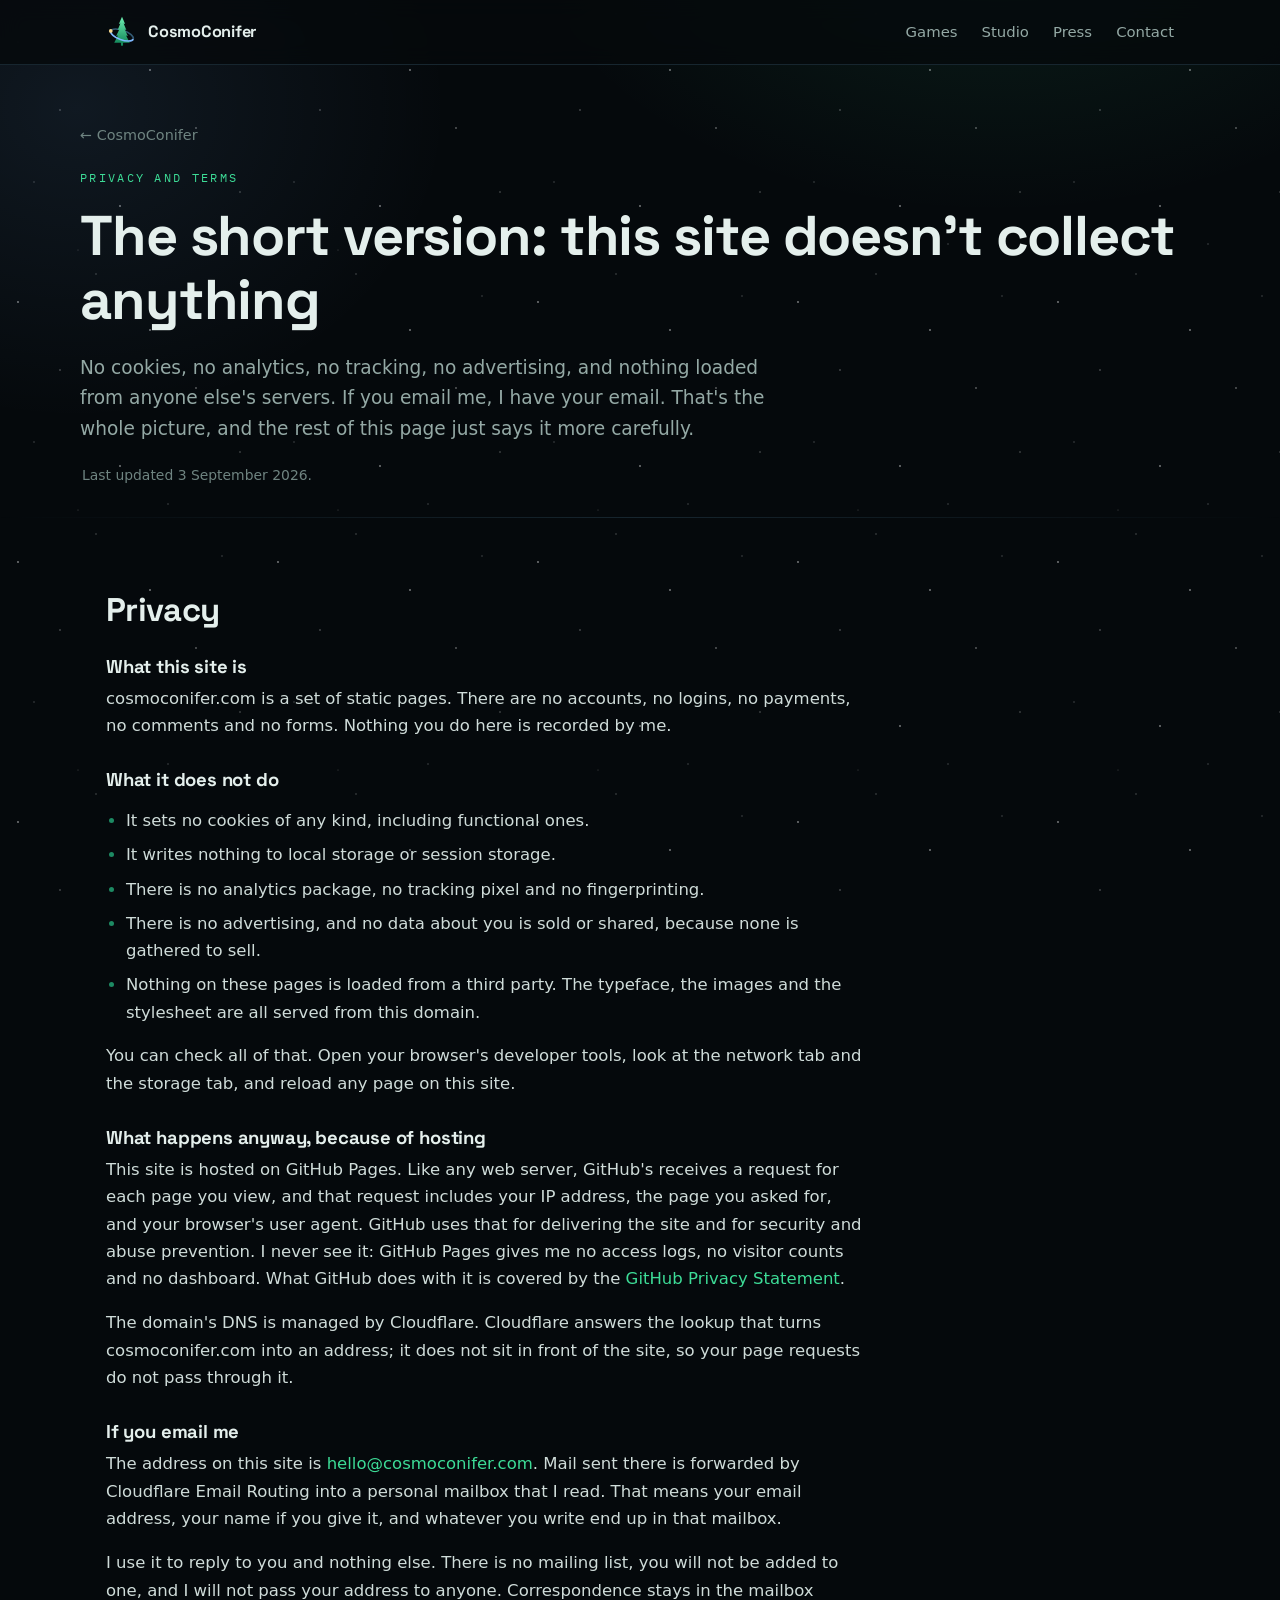
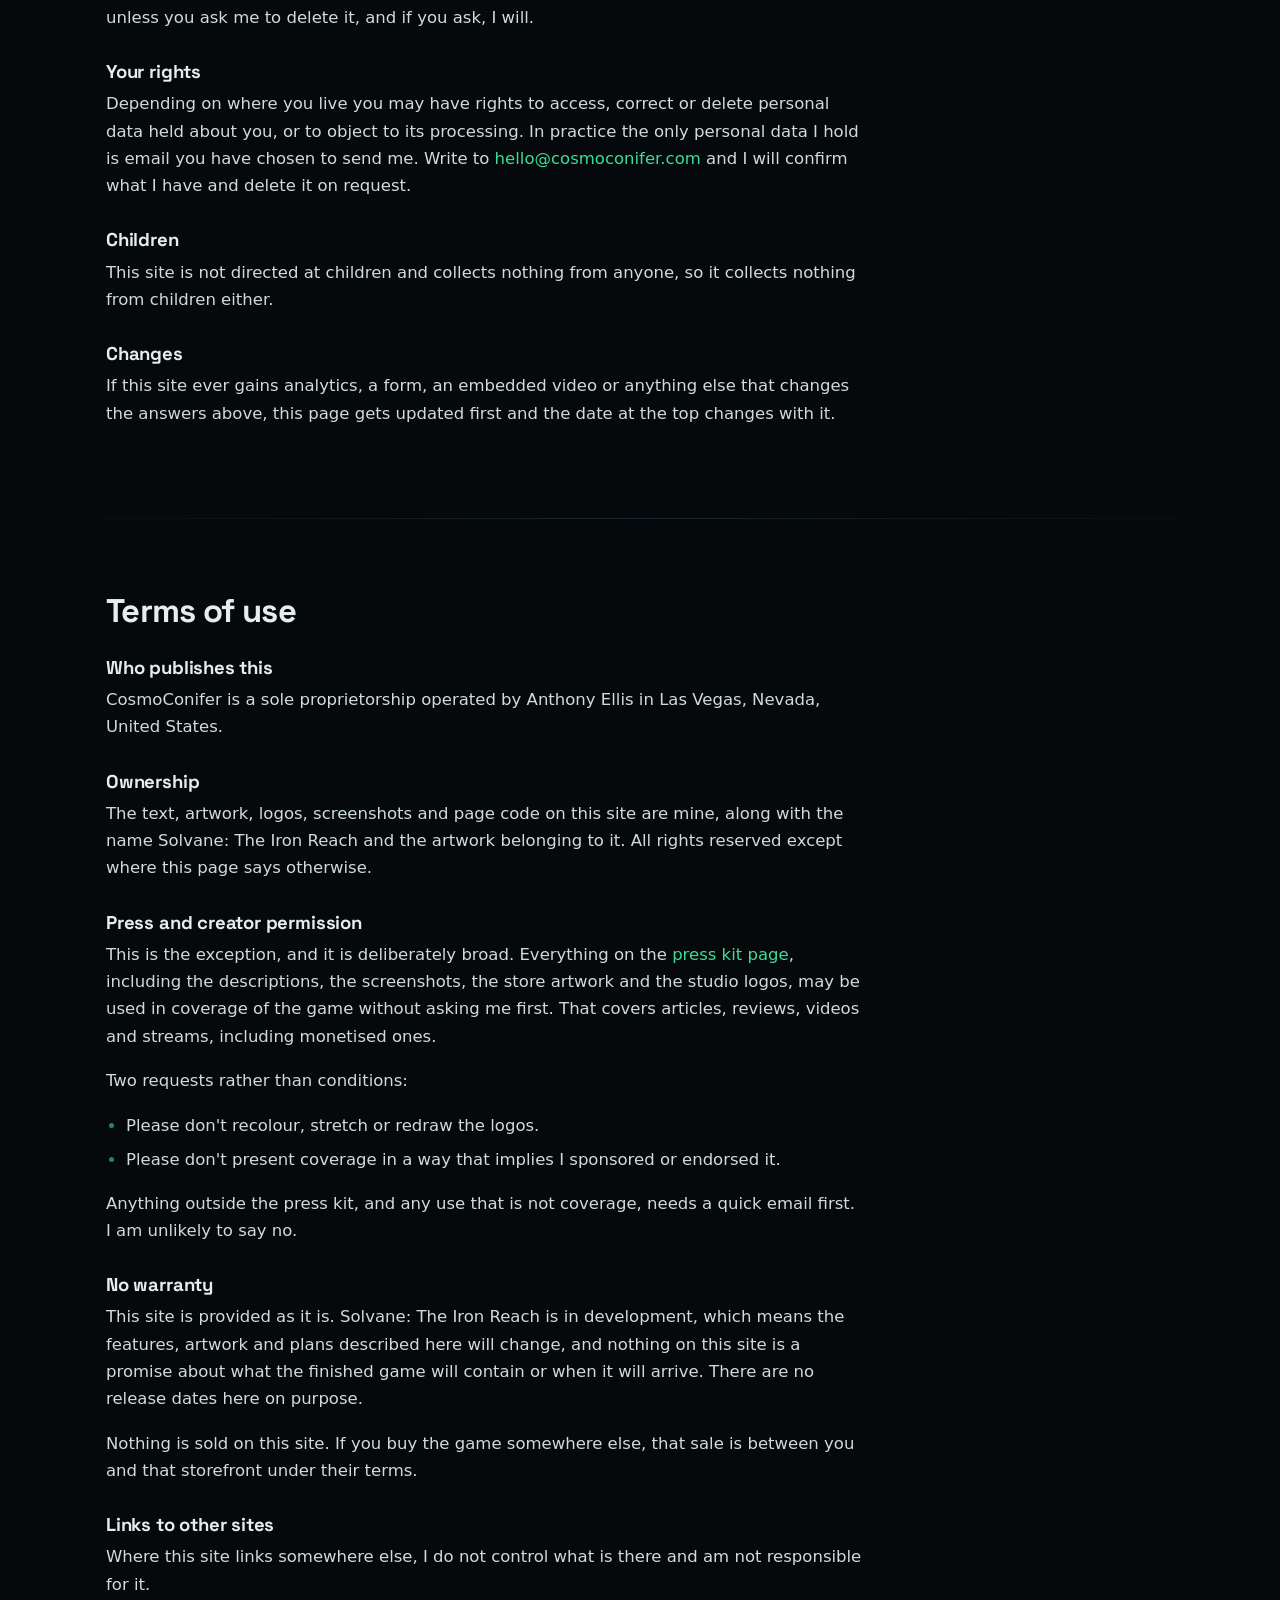
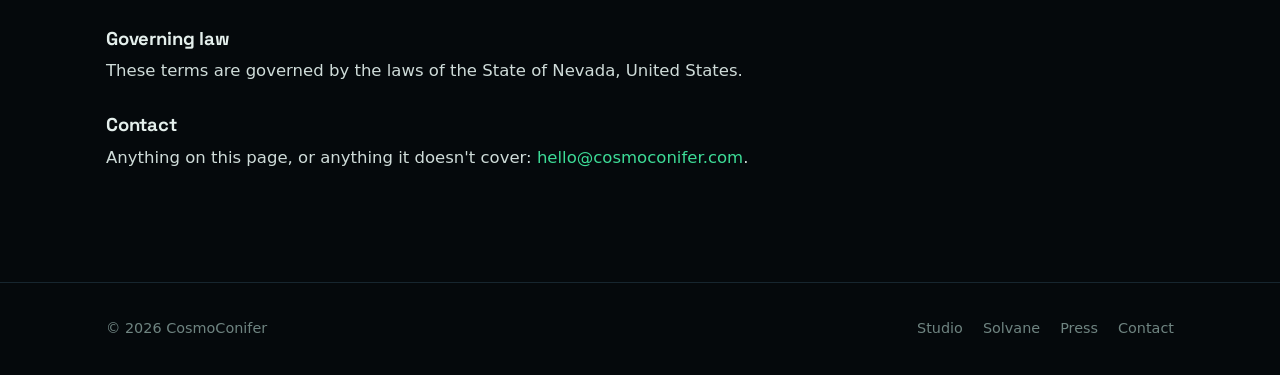
==== legal/index.html @ 04a740b4 "legal added" ====
<!DOCTYPE html>
<html lang="en">
<head>
<meta charset="UTF-8">
<meta name="viewport" content="width=device-width, initial-scale=1">
<title>Privacy and terms — CosmoConifer</title>
<meta name="description" content="What this site does and does not collect, and the terms it is published under. No cookies, no analytics, no tracking.">
<link rel="canonical" href="https://cosmoconifer.com/legal/">
<meta name="theme-color" content="#05090c">
<meta name="robots" content="index, follow">
<link rel="icon" href="/assets/favicon.svg" type="image/svg+xml">
<link rel="stylesheet" href="/assets/css/site.css">
</head>
<body>
<div class="starfield" aria-hidden="true"></div>

<header class="topbar">
  <div class="wrap">
    <a class="mark" href="/"><img src="/assets/logo/mark.svg" alt="" width="32" height="32">CosmoConifer</a>
    <nav class="navlinks" aria-label="Primary">
      <a href="/#games">Games</a>
      <a href="/#studio">Studio</a>
      <a href="/press/" class="hide-sm">Press</a>
      <a href="/#contact">Contact</a>
    </nav>
  </div>
</header>

<main>

  <section class="pagehead wrap">
    <a class="backlink" href="/">← CosmoConifer</a>
    <p class="eyebrow">Privacy and terms</p>
    <h1>The short version: this site doesn't collect anything</h1>
    <p class="lede">
      No cookies, no analytics, no tracking, no advertising, and nothing loaded from anyone
      else's servers. If you email me, I have your email. That's the whole picture, and the
      rest of this page just says it more carefully.
    </p>
    <p class="caption">Last updated 3 September 2026.</p>
  </section>

  <hr class="rule">

  <section class="wrap">
    <div class="shead"><h2>Privacy</h2></div>

    <div class="prose" style="max-width:72ch;margin-top:26px">

      <h3>What this site is</h3>
      <p>
        cosmoconifer.com is a set of static pages. There are no accounts, no logins, no
        payments, no comments and no forms. Nothing you do here is recorded by me.
      </p>

      <h3>What it does not do</h3>
      <ul>
        <li>It sets no cookies of any kind, including functional ones.</li>
        <li>It writes nothing to local storage or session storage.</li>
        <li>There is no analytics package, no tracking pixel and no fingerprinting.</li>
        <li>There is no advertising, and no data about you is sold or shared, because none is
          gathered to sell.</li>
        <li>Nothing on these pages is loaded from a third party. The typeface, the images and
          the stylesheet are all served from this domain.</li>
      </ul>
      <p>
        You can check all of that. Open your browser's developer tools, look at the network
        tab and the storage tab, and reload any page on this site.
      </p>

      <h3>What happens anyway, because of hosting</h3>
      <p>
        This site is hosted on GitHub Pages. Like any web server, GitHub's receives a request
        for each page you view, and that request includes your IP address, the page you asked
        for, and your browser's user agent. GitHub uses that for delivering the site and for
        security and abuse prevention. I never see it: GitHub Pages gives me no access logs,
        no visitor counts and no dashboard. What GitHub does with it is covered by the
        <a href="https://docs.github.com/en/site-policy/privacy-policies/github-privacy-statement">GitHub Privacy Statement</a>.
      </p>
      <p>
        The domain's DNS is managed by Cloudflare. Cloudflare answers the lookup that turns
        cosmoconifer.com into an address; it does not sit in front of the site, so your page
        requests do not pass through it.
      </p>

      <h3>If you email me</h3>
      <p>
        The address on this site is <a href="mailto:hello@cosmoconifer.com">hello@cosmoconifer.com</a>.
        Mail sent there is forwarded by Cloudflare Email Routing into a personal mailbox that
        I read. That means your email address, your name if you give it, and whatever you write
        end up in that mailbox.
      </p>
      <p>
        I use it to reply to you and nothing else. There is no mailing list, you will not be
        added to one, and I will not pass your address to anyone. Correspondence stays in the
        mailbox unless you ask me to delete it, and if you ask, I will.
      </p>

      <h3>Your rights</h3>
      <p>
        Depending on where you live you may have rights to access, correct or delete personal
        data held about you, or to object to its processing. In practice the only personal data
        I hold is email you have chosen to send me. Write to
        <a href="mailto:hello@cosmoconifer.com">hello@cosmoconifer.com</a> and I will confirm
        what I have and delete it on request.
      </p>

      <h3>Children</h3>
      <p>
        This site is not directed at children and collects nothing from anyone, so it collects
        nothing from children either.
      </p>

      <h3>Changes</h3>
      <p>
        If this site ever gains analytics, a form, an embedded video or anything else that
        changes the answers above, this page gets updated first and the date at the top
        changes with it.
      </p>
    </div>
  </section>

  <hr class="rule">

  <section class="wrap">
    <div class="shead"><h2>Terms of use</h2></div>

    <div class="prose" style="max-width:72ch;margin-top:26px">

      <h3>Who publishes this</h3>
      <p>
        CosmoConifer is a sole proprietorship operated by Anthony Ellis in Las Vegas, Nevada,
        United States.
      </p>

      <h3>Ownership</h3>
      <p>
        The text, artwork, logos, screenshots and page code on this site are mine, along with
        the name Solvane: The Iron Reach and the artwork belonging to it. All rights reserved
        except where this page says otherwise.
      </p>

      <h3>Press and creator permission</h3>
      <p>
        This is the exception, and it is deliberately broad. Everything on the
        <a href="/press/">press kit page</a>, including the descriptions, the screenshots, the
        store artwork and the studio logos, may be used in coverage of the game without asking
        me first. That covers articles, reviews, videos and streams, including monetised ones.
      </p>
      <p>Two requests rather than conditions:</p>
      <ul>
        <li>Please don't recolour, stretch or redraw the logos.</li>
        <li>Please don't present coverage in a way that implies I sponsored or endorsed it.</li>
      </ul>
      <p>
        Anything outside the press kit, and any use that is not coverage, needs a quick email
        first. I am unlikely to say no.
      </p>

      <h3>No warranty</h3>
      <p>
        This site is provided as it is. Solvane: The Iron Reach is in development, which means
        the features, artwork and plans described here will change, and nothing on this site is
        a promise about what the finished game will contain or when it will arrive. There are no
        release dates here on purpose.
      </p>
      <p>
        Nothing is sold on this site. If you buy the game somewhere else, that sale is between
        you and that storefront under their terms.
      </p>

      <h3>Links to other sites</h3>
      <p>
        Where this site links somewhere else, I do not control what is there and am not
        responsible for it.
      </p>

      <h3>Governing law</h3>
      <p>
        These terms are governed by the laws of the State of Nevada, United States.
      </p>

      <h3>Contact</h3>
      <p>
        Anything on this page, or anything it doesn't cover:
        <a href="mailto:hello@cosmoconifer.com">hello@cosmoconifer.com</a>.
      </p>
    </div>
  </section>

</main>

<footer class="site">
  <div class="wrap">
    <span>© <span class="yr">2026</span> CosmoConifer</span>
    <span class="fl">
      <a href="/">Studio</a>
      <a href="/games/solvane/">Solvane</a>
      <a href="/press/">Press</a>
      <a href="mailto:hello@cosmoconifer.com">Contact</a>
    </span>
  </div>
</footer>

<script>document.querySelectorAll('.yr').forEach(e => e.textContent = new Date().getFullYear());</script>
</body>
</html>
---- assets/css/site.css ----
/* Space Grotesk, self-hosted, straight out of the google-webfonts-helper zip.
   Folder and filenames are left exactly as downloaded so re-downloading a newer
   version is a drag-and-drop. Nothing on this site loads from a third party,
   which is what lets the privacy page say so. If these files go missing the
   headings fall back to the system UI font and everything still works. */
@font-face{
  font-family:"Space Grotesk";font-style:normal;font-weight:400;font-display:swap;
  src:url("/assets/space-grotesk-v22-latin/space-grotesk-v22-latin-regular.woff2") format("woff2");
}
@font-face{
  font-family:"Space Grotesk";font-style:normal;font-weight:500;font-display:swap;
  src:url("/assets/space-grotesk-v22-latin/space-grotesk-v22-latin-500.woff2") format("woff2");
}
@font-face{
  font-family:"Space Grotesk";font-style:normal;font-weight:600;font-display:swap;
  src:url("/assets/space-grotesk-v22-latin/space-grotesk-v22-latin-600.woff2") format("woff2");
}
@font-face{
  font-family:"Space Grotesk";font-style:normal;font-weight:700;font-display:swap;
  src:url("/assets/space-grotesk-v22-latin/space-grotesk-v22-latin-700.woff2") format("woff2");
}

/* IBM Plex Mono, self-hosted. Converted from the TTFs in the Google Fonts zip
   and subset to the same latin range as Space Grotesk, which took each weight
   from 131 kB to 15 kB. Used only for the small uppercase labels. */
@font-face{
  font-family:"IBM Plex Mono";font-style:normal;font-weight:400;font-display:swap;
  src:url("/assets/ibm-plex-mono-latin/ibm-plex-mono-latin-regular.woff2") format("woff2");
}
@font-face{
  font-family:"IBM Plex Mono";font-style:normal;font-weight:500;font-display:swap;
  src:url("/assets/ibm-plex-mono-latin/ibm-plex-mono-latin-500.woff2") format("woff2");
}

/* CosmoConifer — cosmic pine
   One stylesheet for the whole site. Palette, type scale, then components. */

:root{
  --ink:#05090c;
  --ink-2:#080e13;
  --panel:#0b1218;
  --panel-2:#0f1922;
  --line:#17262f;
  --line-2:#223843;
  --txt:#e4efec;
  --dim:#94a9a5;
  --dim-2:#6f8481;
  --green:#3ddc97;
  --green-d:#1d8a63;
  --ice:#7fb9ff;
  --gold:#f5d78e;
  --rad:14px;
  --shadow:0 18px 46px rgba(0,0,0,.55);
  --font:"Space Grotesk",ui-sans-serif,system-ui,-apple-system,"Segoe UI",Roboto,sans-serif;
  --body:ui-sans-serif,system-ui,-apple-system,"Segoe UI",Roboto,Helvetica,Arial,sans-serif;
  --mono:"IBM Plex Mono",ui-monospace,SFMono-Regular,"SF Mono",Menlo,Consolas,monospace;
}

*{box-sizing:border-box}
html{scroll-behavior:smooth}
body{
  margin:0;
  background:var(--ink);
  color:var(--txt);
  font:16.5px/1.65 var(--body);
  -webkit-font-smoothing:antialiased;
}
img{max-width:100%;height:auto;display:block}
a{color:var(--green);text-decoration:none}
a:hover{text-decoration:underline}
h1,h2,h3,h4{font-family:var(--font);font-weight:700;line-height:1.15;letter-spacing:-.02em;margin:0}
h1{font-size:clamp(2.1rem,5.2vw,3.5rem)}
h2{font-size:clamp(1.5rem,3.1vw,2.05rem)}
h3{font-size:1.16rem;letter-spacing:-.01em}
p{margin:0 0 1.05em}

.wrap{max-width:1120px;margin:0 auto;padding-left:26px;padding-right:26px}
section{padding:74px 0}
.rule{height:1px;background:linear-gradient(90deg,transparent,var(--line),transparent);border:0;margin:0}

/* ── page glow ─────────────────────────────────────────────────────────── */
.starfield{
  position:fixed;inset:0;z-index:-1;pointer-events:none;
  background:
    radial-gradient(760px 460px at 78% -8%, rgba(61,220,151,.10), transparent 62%),
    radial-gradient(620px 520px at 6% 12%, rgba(127,185,255,.09), transparent 60%),
    url("data:image/svg+xml,%3Csvg xmlns='http://www.w3.org/2000/svg' width='260' height='260'%3E%3Cg fill='%23ffffff'%3E%3Ccircle cx='18' cy='42' r='.9' opacity='.5'/%3E%3Ccircle cx='96' cy='14' r='.7' opacity='.35'/%3E%3Ccircle cx='150' cy='70' r='1' opacity='.45'/%3E%3Ccircle cx='222' cy='36' r='.7' opacity='.3'/%3E%3Ccircle cx='60' cy='110' r='.8' opacity='.4'/%3E%3Ccircle cx='196' cy='128' r='.9' opacity='.35'/%3E%3Ccircle cx='34' cy='182' r='.7' opacity='.3'/%3E%3Ccircle cx='120' cy='206' r='1' opacity='.45'/%3E%3Ccircle cx='240' cy='192' r='.8' opacity='.35'/%3E%3Ccircle cx='168' cy='244' r='.7' opacity='.3'/%3E%3Ccircle cx='78' cy='250' r='.6' opacity='.25'/%3E%3C/g%3E%3C/svg%3E"),
    var(--ink);
}

/* ── header ────────────────────────────────────────────────────────────── */
.topbar{
  position:sticky;top:0;z-index:40;
  background:rgba(5,9,12,.80);
  backdrop-filter:blur(11px);
  border-bottom:1px solid var(--line);
}
.topbar .wrap{display:flex;align-items:center;justify-content:space-between;gap:20px;height:64px}
.mark{
  display:inline-flex;align-items:center;gap:10px;
  color:var(--txt);font-family:var(--font);font-weight:700;font-size:1.02rem;letter-spacing:-.015em;
}
.mark:hover{text-decoration:none;color:#fff}
.mark img{width:32px;height:32px}
.navlinks{display:flex;align-items:center;gap:24px}
.navlinks a{color:var(--dim);font-size:.93rem;font-weight:500}
.navlinks a:hover{color:var(--txt);text-decoration:none}
.navlinks a.on{color:var(--green)}

/* ── buttons ───────────────────────────────────────────────────────────── */
.btn{
  display:inline-flex;align-items:center;gap:9px;
  padding:11px 20px;border-radius:10px;
  border:1px solid var(--line-2);
  color:var(--txt);background:var(--panel-2);
  font-family:var(--font);font-weight:600;font-size:.95rem;
  transition:border-color .15s, transform .15s, background .15s;
}
.btn:hover{text-decoration:none;border-color:var(--green-d);transform:translateY(-1px)}
.btn-primary{
  background:linear-gradient(180deg,#43e8a2,#1f9a6f);
  border-color:transparent;color:#04120c;
}
.btn-primary:hover{filter:brightness(1.07)}
.btn .arrow{transition:transform .15s}
.btn:hover .arrow{transform:translateX(3px)}
.cta-row{display:flex;flex-wrap:wrap;gap:12px;margin-top:26px}

/* ── hero ──────────────────────────────────────────────────────────────── */
.hero{padding:86px 0 66px}
.eyebrow{
  font-family:var(--mono);font-size:.76rem;letter-spacing:.19em;text-transform:uppercase;
  color:var(--green);margin:0 0 16px;
}
.lede{font-size:1.16rem;color:var(--dim);max-width:60ch;margin-top:20px}
.hero h1 .accent{
  background:linear-gradient(90deg,#eafff5 10%,var(--green));
  -webkit-background-clip:text;background-clip:text;color:transparent;
}

/* ── featured game ─────────────────────────────────────────────────────── */
.feature{
  border:1px solid var(--line);border-radius:20px;overflow:hidden;
  background:linear-gradient(180deg,var(--panel-2),var(--panel));
  box-shadow:var(--shadow);
}
.feature .art{display:block;border-bottom:1px solid var(--line)}
.feature .body{padding:30px 32px 34px}
.feature h2{margin-bottom:6px}
.feature .sub{color:var(--dim-2);font-family:var(--mono);font-size:.79rem;letter-spacing:.14em;text-transform:uppercase;margin:0 0 16px}

.pills{display:flex;flex-wrap:wrap;gap:8px;margin:0 0 20px;padding:0;list-style:none}
.pills li{
  font-size:.8rem;color:var(--dim);
  border:1px solid var(--line-2);border-radius:999px;padding:4px 12px;
  background:rgba(255,255,255,.015);
}

/* ── generic cards ─────────────────────────────────────────────────────── */
.cards{display:grid;gap:20px;grid-template-columns:repeat(auto-fit,minmax(280px,1fr));margin-top:30px}
.card{
  border:1px solid var(--line);border-radius:var(--rad);
  background:var(--panel);padding:24px;
}
.card h3{margin-bottom:8px}
.card p{color:var(--dim);font-size:.95rem;margin:0}
.card.quiet{border-style:dashed;background:transparent}
.cards.one{grid-template-columns:minmax(0,560px)}

/* ── fact grid ─────────────────────────────────────────────────────────── */
/* Fixed column counts rather than auto-fit: an odd number of trailing cells
   left a dark hole in the corner of the panel. */
.factgrid{
  display:grid;gap:1px;background:var(--line);
  border:1px solid var(--line);border-radius:var(--rad);overflow:hidden;
  grid-template-columns:repeat(2,1fr);margin:32px 0 0;
}
@media (min-width:720px){ .factgrid{grid-template-columns:repeat(3,1fr)} }
.fact{background:var(--panel);padding:16px 18px}
.fact dt{font-family:var(--mono);font-size:.71rem;letter-spacing:.15em;text-transform:uppercase;color:var(--dim-2);margin-bottom:5px}
.fact dd{margin:0;font-size:.95rem}

/* ── prose ─────────────────────────────────────────────────────────────── */
.prose{max-width:68ch}
.prose h2{margin:44px 0 14px}
.prose h3{margin:30px 0 8px}
.prose p,.prose li{color:#cfdcd9}
.prose ul{padding-left:20px}
.prose li{margin-bottom:7px}
.prose li::marker{color:var(--green-d)}
.prose > :first-child{margin-top:0}

/* ── gallery ───────────────────────────────────────────────────────────── */
.shots{display:grid;gap:18px;grid-template-columns:repeat(auto-fit,minmax(420px,1fr));margin-top:30px}
figure{margin:0}
.shot{border:1px solid var(--line);border-radius:var(--rad);overflow:hidden;background:var(--panel)}
.shot img{width:100%}
.shot figcaption{padding:12px 16px;font-size:.87rem;color:var(--dim-2);border-top:1px solid var(--line)}

.shotframe{border:1px solid var(--line);border-radius:18px;overflow:hidden;background:var(--panel);box-shadow:var(--shadow)}
.caption{font-size:.87rem;color:var(--dim-2);margin:10px 2px 0}

/* ── notes / callouts ──────────────────────────────────────────────────── */
.note{
  border-left:2px solid var(--green-d);
  background:rgba(61,220,151,.045);
  border-radius:0 10px 10px 0;
  padding:16px 20px;margin:26px 0;
}
.note p{margin:0;color:#cfdcd9;font-size:.96rem}

/* ── downloads (press) ─────────────────────────────────────────────────── */
.dl{display:grid;gap:12px;margin:24px 0 0;padding:0;list-style:none}
.dl li{
  display:flex;align-items:center;justify-content:space-between;gap:16px;
  border:1px solid var(--line);border-radius:11px;background:var(--panel);
  padding:13px 18px;
}
.dl .meta{font-family:var(--mono);font-size:.78rem;color:var(--dim-2)}

/* ── section heads ─────────────────────────────────────────────────────── */
.shead{display:flex;align-items:baseline;gap:14px;margin-bottom:6px}
.sintro{color:var(--dim);max-width:62ch;margin-top:10px}

/* ── page hero for inner pages ─────────────────────────────────────────── */
.pagehead{padding:56px 0 30px}
.backlink{
  display:inline-block;margin-bottom:20px;color:var(--dim-2);font-size:.9rem;
}
.backlink:hover{color:var(--green)}

/* ── footer ────────────────────────────────────────────────────────────── */
footer.site{border-top:1px solid var(--line);padding:34px 0;margin-top:20px}
footer.site .wrap{display:flex;flex-wrap:wrap;gap:16px;justify-content:space-between;align-items:center}
footer.site .fl{display:flex;flex-wrap:wrap;gap:20px}
footer.site,footer.site a{color:var(--dim-2);font-size:.9rem}
footer.site a:hover{color:var(--green)}

/* ── responsive ────────────────────────────────────────────────────────── */
@media (max-width:760px){
  section{padding:54px 0}
  .hero{padding:58px 0 44px}
  .feature .body{padding:24px 22px 28px}
  .hide-sm{display:none}
  .wrap{padding-left:20px;padding-right:20px}
}

@media (prefers-reduced-motion:reduce){
  html{scroll-behavior:auto}
  .btn,.btn .arrow{transition:none}
}

/* ── press kit blocks ──────────────────────────────────────────────────── */
.copyblock{
  border:1px solid var(--line);border-left:2px solid var(--green-d);
  background:var(--panel);border-radius:0 11px 11px 0;
  padding:16px 20px;margin:14px 0 26px;
  color:#cfdcd9;font-size:.96rem;line-height:1.6;
}
.copyblock p:last-child{margin-bottom:0}
.lbl{
  font-family:var(--mono);font-size:.72rem;letter-spacing:.15em;text-transform:uppercase;
  color:var(--dim-2);margin:22px 0 0;
}
.logogrid{display:grid;gap:14px;grid-template-columns:repeat(auto-fit,minmax(150px,1fr));margin-top:16px}
.logogrid figure{
  border:1px solid var(--line);border-radius:var(--rad);background:var(--panel);
  padding:22px;text-align:center;
}
.logogrid img{width:86px;height:86px;margin:0 auto 12px}
.logogrid figcaption{font-size:.83rem;color:var(--dim-2)}
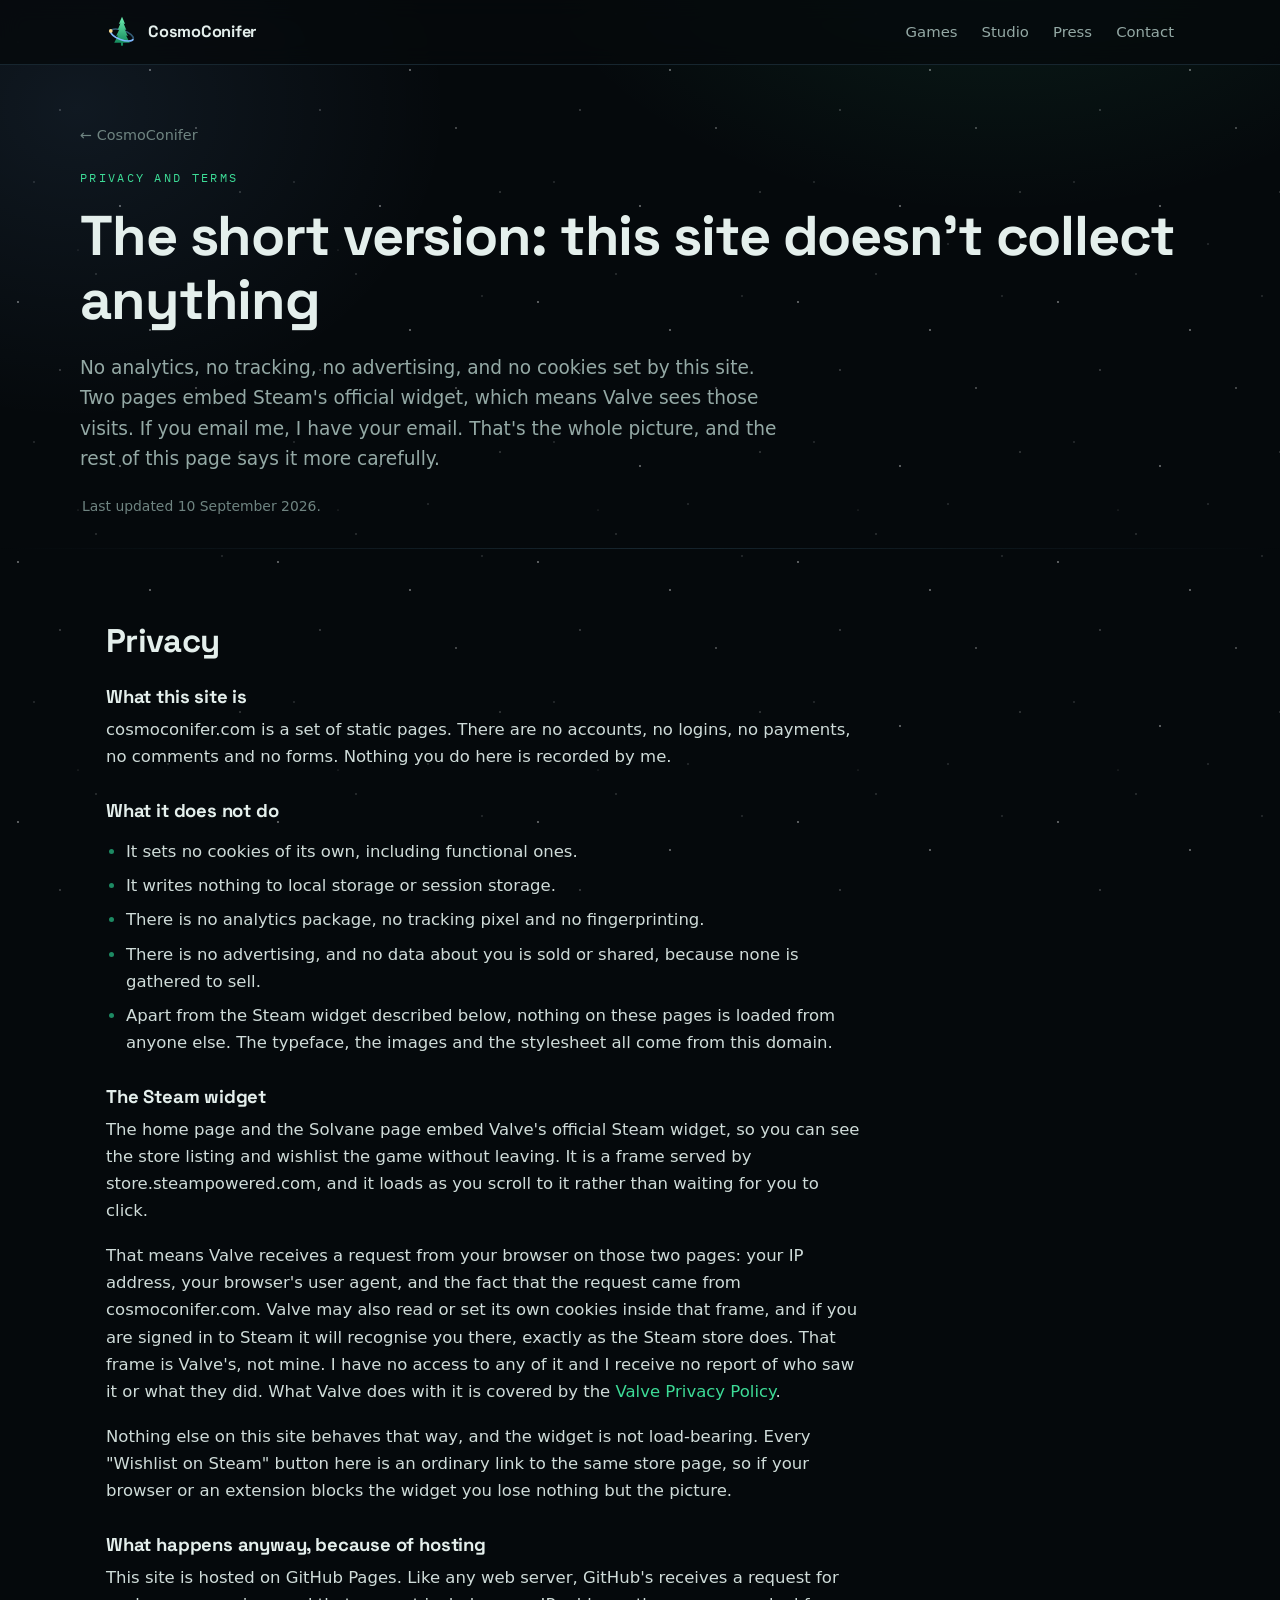
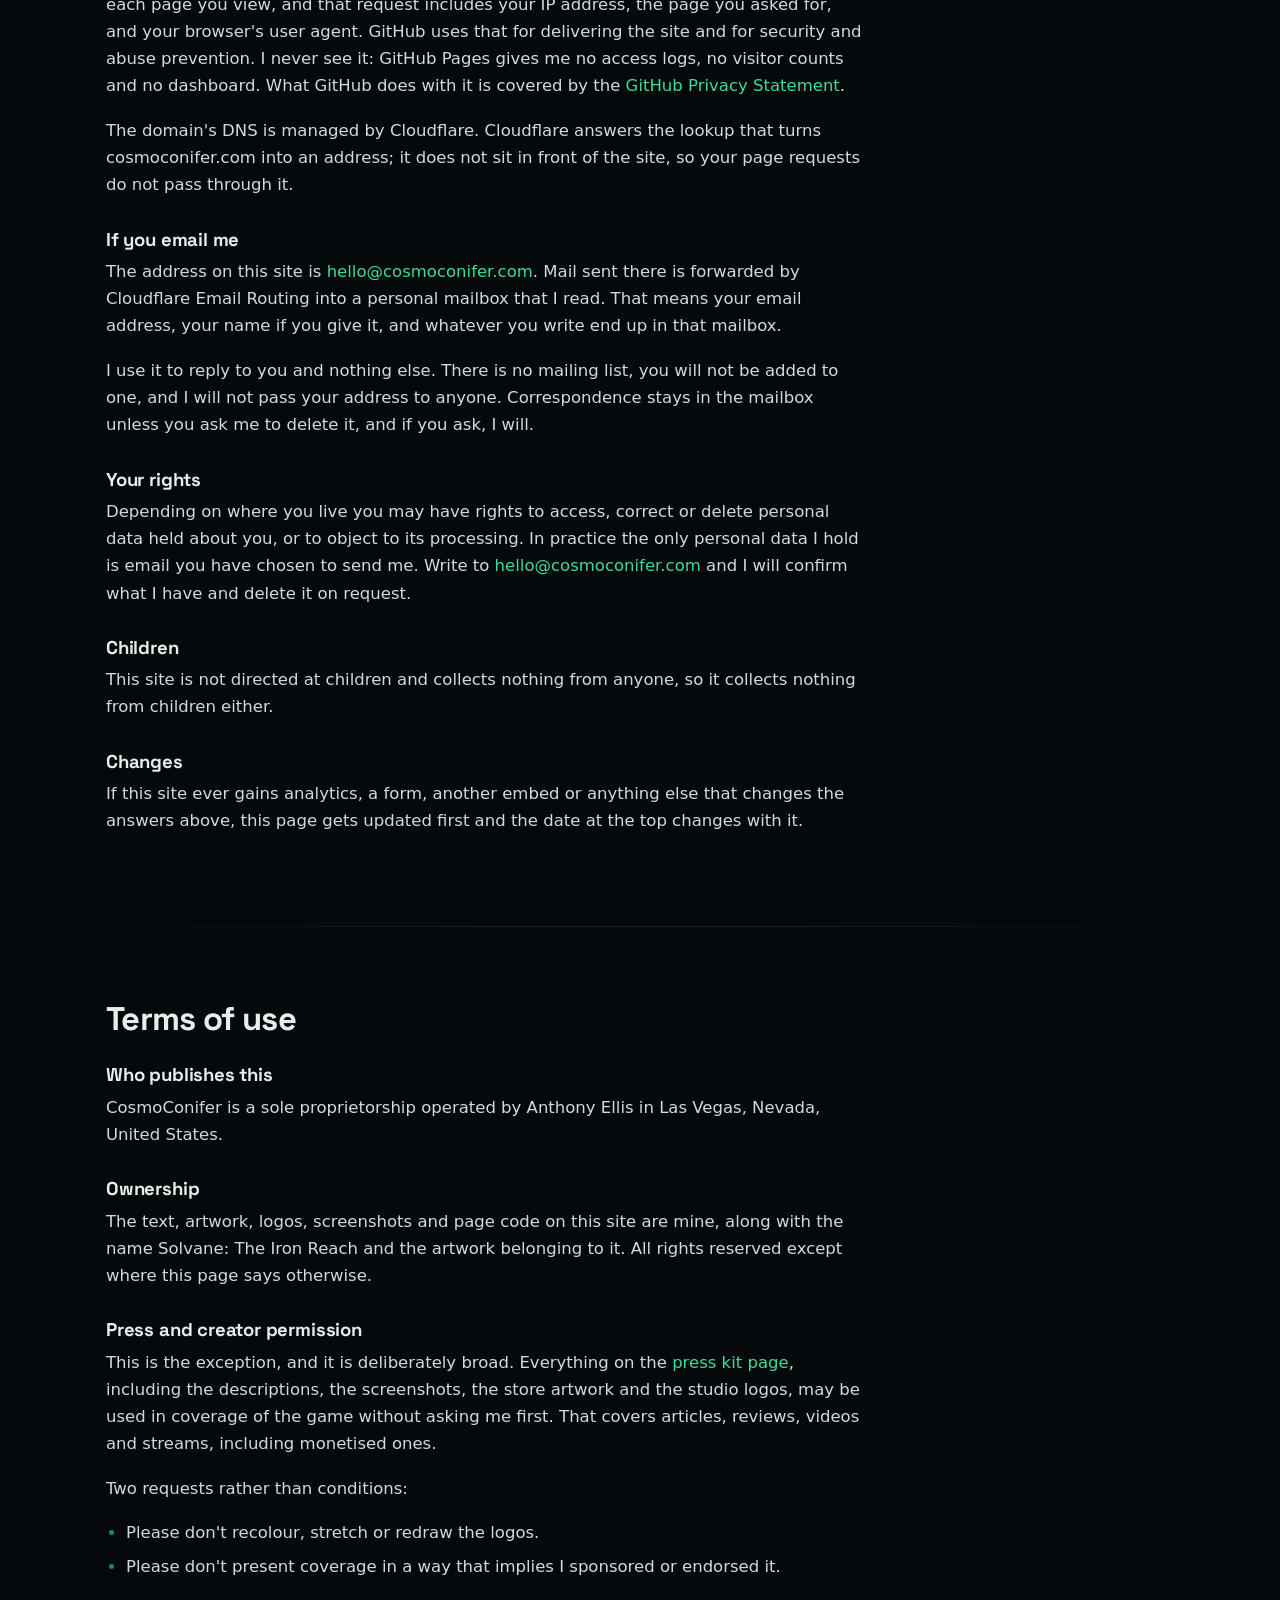
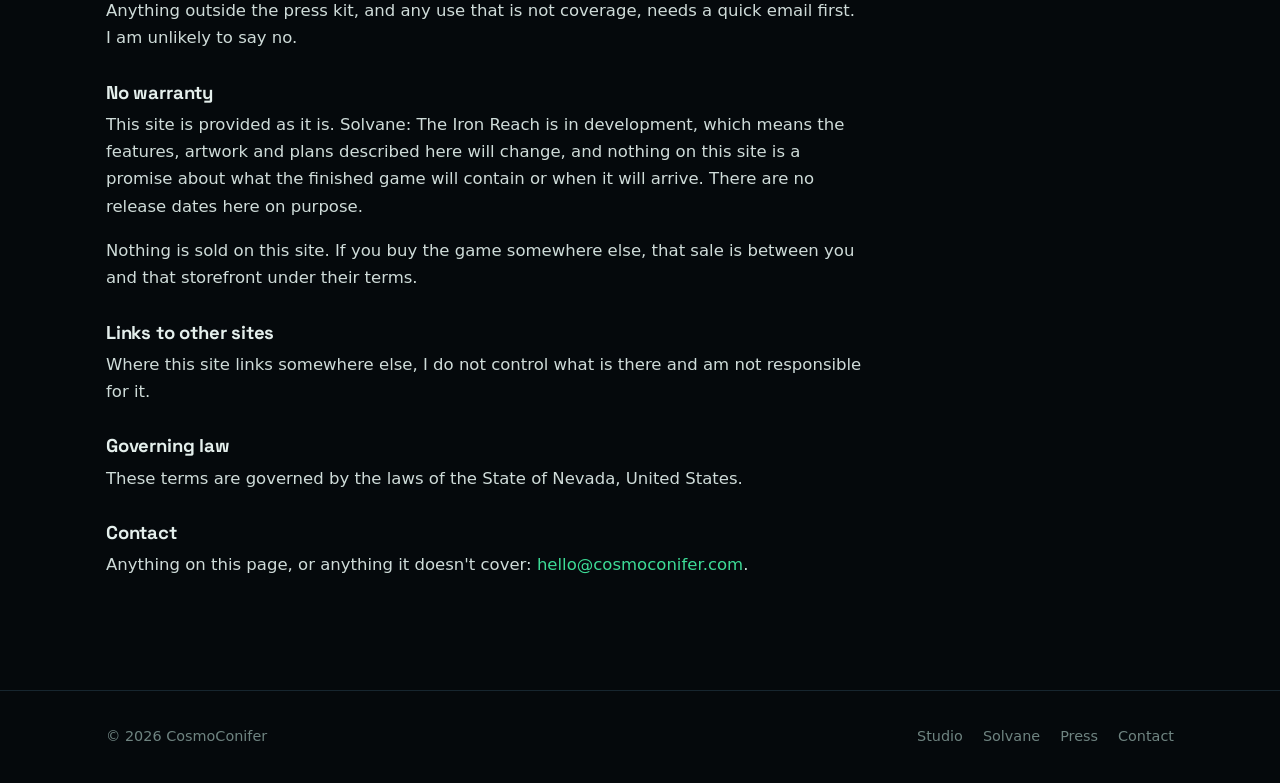
==== commit 27c6cacf: "added steam widget" ====
--- a/legal/index.html
+++ b/legal/index.html
@@ -4,7 +4,7 @@
 <meta charset="UTF-8">
 <meta name="viewport" content="width=device-width, initial-scale=1">
 <title>Privacy and terms — CosmoConifer</title>
-<meta name="description" content="What this site does and does not collect, and the terms it is published under. No cookies, no analytics, no tracking.">
+<meta name="description" content="What this site does and does not collect, and the terms it is published under. No analytics, no tracking, and one third party: Valve's Steam widget.">
 <link rel="canonical" href="https://cosmoconifer.com/legal/">
 <meta name="theme-color" content="#05090c">
 <meta name="robots" content="index, follow">
@@ -33,11 +33,12 @@
     <p class="eyebrow">Privacy and terms</p>
     <h1>The short version: this site doesn't collect anything</h1>
     <p class="lede">
-      No cookies, no analytics, no tracking, no advertising, and nothing loaded from anyone
-      else's servers. If you email me, I have your email. That's the whole picture, and the
-      rest of this page just says it more carefully.
+      No analytics, no tracking, no advertising, and no cookies set by this site. Two pages
+      embed Steam's official widget, which means Valve sees those visits. If you email me, I
+      have your email. That's the whole picture, and the rest of this page says it more
+      carefully.
     </p>
-    <p class="caption">Last updated 3 September 2026.</p>
+    <p class="caption">Last updated 10 September 2026.</p>
   </section>
 
   <hr class="rule">
@@ -55,19 +56,36 @@
 
       <h3>What it does not do</h3>
       <ul>
-        <li>It sets no cookies of any kind, including functional ones.</li>
+        <li>It sets no cookies of its own, including functional ones.</li>
         <li>It writes nothing to local storage or session storage.</li>
         <li>There is no analytics package, no tracking pixel and no fingerprinting.</li>
         <li>There is no advertising, and no data about you is sold or shared, because none is
           gathered to sell.</li>
-        <li>Nothing on these pages is loaded from a third party. The typeface, the images and
-          the stylesheet are all served from this domain.</li>
+        <li>Apart from the Steam widget described below, nothing on these pages is loaded from
+          anyone else. The typeface, the images and the stylesheet all come from this domain.</li>
       </ul>
-      <p>
-        You can check all of that. Open your browser's developer tools, look at the network
-        tab and the storage tab, and reload any page on this site.
-      </p>
-
+
+      <h3>The Steam widget</h3>
+      <p>
+        The home page and the Solvane page embed Valve's official Steam widget, so you can see
+        the store listing and wishlist the game without leaving. It is a frame served by
+        store.steampowered.com, and it loads as you scroll to it rather than waiting for you to
+        click.
+      </p>
+      <p>
+        That means Valve receives a request from your browser on those two pages: your IP
+        address, your browser's user agent, and the fact that the request came from
+        cosmoconifer.com. Valve may also read or set its own cookies inside that frame, and if
+        you are signed in to Steam it will recognise you there, exactly as the Steam store does.
+        That frame is Valve's, not mine. I have no access to any of it and I receive no report
+        of who saw it or what they did. What Valve does with it is covered by the
+        <a href="https://store.steampowered.com/privacy_agreement/">Valve Privacy Policy</a>.
+      </p>
+      <p>
+        Nothing else on this site behaves that way, and the widget is not load-bearing. Every
+        "Wishlist on Steam" button here is an ordinary link to the same store page, so if your
+        browser or an extension blocks the widget you lose nothing but the picture.
+      </p>
       <h3>What happens anyway, because of hosting</h3>
       <p>
         This site is hosted on GitHub Pages. Like any web server, GitHub's receives a request
@@ -113,9 +131,8 @@
 
       <h3>Changes</h3>
       <p>
-        If this site ever gains analytics, a form, an embedded video or anything else that
-        changes the answers above, this page gets updated first and the date at the top
-        changes with it.
+        If this site ever gains analytics, a form, another embed or anything else that changes
+        the answers above, this page gets updated first and the date at the top changes with it.
       </p>
     </div>
   </section>
--- a/assets/css/site.css
+++ b/assets/css/site.css
@@ -102,7 +102,8 @@
 }
 .mark:hover{text-decoration:none;color:#fff}
 .mark img{width:32px;height:32px}
-.navlinks{display:flex;align-items:center;gap:24px}
+/* wrap, or on a 320px screen the last link drags the whole document sideways */
+.navlinks{display:flex;align-items:center;gap:24px;flex-wrap:wrap;justify-content:flex-end}
 .navlinks a{color:var(--dim);font-size:.93rem;font-weight:500}
 .navlinks a:hover{color:var(--txt);text-decoration:none}
 .navlinks a.on{color:var(--green)}
@@ -122,6 +123,25 @@
   border-color:transparent;color:#04120c;
 }
 .btn-primary:hover{filter:brightness(1.07)}
+/* Deliberately not the green primary: this is the one button that leaves the site. */
+.btn-steam{background:linear-gradient(180deg,#4d90d8,#2b5f9e);border-color:transparent;color:#f4f9ff}
+.btn-steam:hover{filter:brightness(1.09)}
+
+/* Valve's official widget. Fixed 646x190 by design, so it gets a max-width box
+   rather than a fluid one; below that the iframe scrolls internally instead of
+   pushing the document sideways. loading="lazy" keeps the third-party request
+   off the critical path. */
+.steamwidget{position:relative;max-width:646px;margin:26px 0 0;min-height:190px;
+  border:1px solid var(--line);border-radius:6px;background:var(--panel);overflow:hidden}
+/* Sits underneath the frame. If Valve's widget loads it covers this; if a blocker
+   or a bad network kills it, the visitor gets a sentence and a link instead of a void. */
+/* Block, not flex: a flex container turns the text and the link into separate
+   flex items and eats the space between them. */
+.steamwidget .swfall{position:absolute;left:0;right:0;top:50%;
+  transform:translateY(-50%);text-align:center;padding:0 24px;margin:0;
+  font-size:.93rem;color:var(--dim)}
+.steamwidget iframe{position:relative;z-index:1;display:block;width:100%;
+  max-width:646px;height:190px;border:0}
 .btn .arrow{transition:transform .15s}
 .btn:hover .arrow{transform:translateX(3px)}
 .cta-row{display:flex;flex-wrap:wrap;gap:12px;margin-top:26px}
@@ -173,8 +193,9 @@
 .factgrid{
   display:grid;gap:1px;background:var(--line);
   border:1px solid var(--line);border-radius:var(--rad);overflow:hidden;
-  grid-template-columns:repeat(2,1fr);margin:32px 0 0;
-}
+  grid-template-columns:1fr;margin:32px 0 0;
+}
+@media (min-width:420px){ .factgrid{grid-template-columns:repeat(2,1fr)} }
 @media (min-width:720px){ .factgrid{grid-template-columns:repeat(3,1fr)} }
 .fact{background:var(--panel);padding:16px 18px}
 .fact dt{font-family:var(--mono);font-size:.71rem;letter-spacing:.15em;text-transform:uppercase;color:var(--dim-2);margin-bottom:5px}
@@ -191,7 +212,9 @@
 .prose > :first-child{margin-top:0}
 
 /* ── gallery ───────────────────────────────────────────────────────────── */
-.shots{display:grid;gap:18px;grid-template-columns:repeat(auto-fit,minmax(420px,1fr));margin-top:30px}
+/* min() so the 420px floor collapses on narrow screens instead of forcing
+   the document wider than the viewport. */
+.shots{display:grid;gap:18px;grid-template-columns:repeat(auto-fit,minmax(min(420px,100%),1fr));margin-top:30px}
 figure{margin:0}
 .shot{border:1px solid var(--line);border-radius:var(--rad);overflow:hidden;background:var(--panel)}
 .shot img{width:100%}
